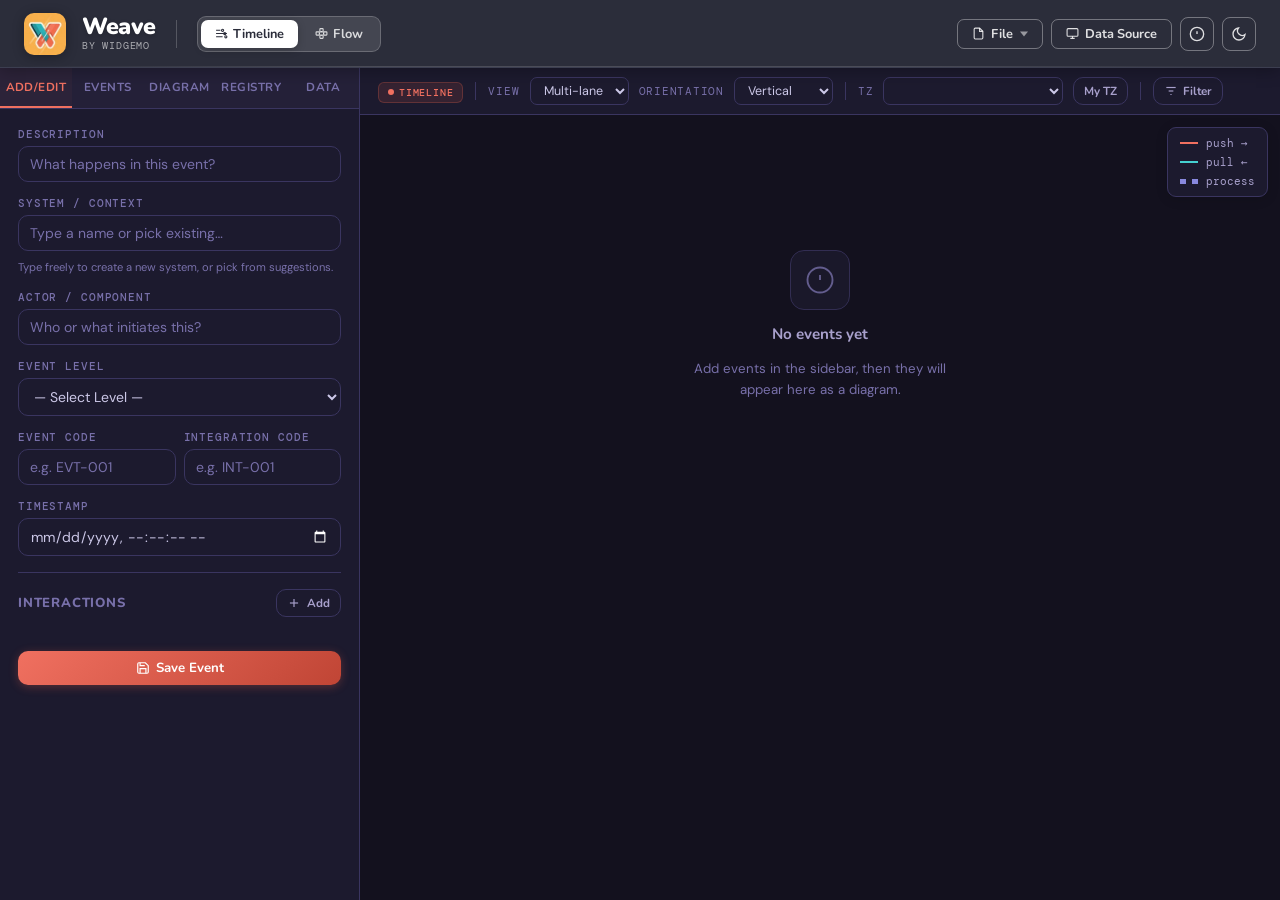
==== index.html @ 546bb9c2 "feat: add date and time format options to Diagram tab Agent-Logs-Url: https://github.com/Mark-Enet/w" ====
<!DOCTYPE html>
<html lang="en" class="dark">
<head>
<meta charset="UTF-8">
<meta name="viewport" content="width=device-width, initial-scale=1.0">
<title>Weave — by Widgemo</title>
<link rel="preconnect" href="https://fonts.googleapis.com">
<link href="https://fonts.googleapis.com/css2?family=DM+Mono:wght@400;500&family=Nunito:wght@400;600;700;800;900&family=DM+Sans:wght@300;400;500&display=swap" rel="stylesheet">
<link rel="stylesheet" href="css/styles.css">
</head>
<body>

<header class="banner">
  <div class="logo-mark"><img src="./weave-logo-100x100.jpg" alt="Weave Logo"></div>
  <div class="brand">
    <span class="brand-name">Weave</span>
    <span class="brand-sub">by Widgemo</span>
  </div>
  <div class="bdiv"></div>
  <div class="mode-tabs">
    <button class="mode-tab active" id="banner-tab-timeline" onclick="switchAppMode('timeline')">
      <svg viewBox="0 0 24 24" fill="none" stroke="currentColor" stroke-width="2">
        <path d="M2 12h20M2 6h8M2 18h12"/>
        <circle cx="14" cy="6" r="2"/><circle cx="18" cy="12" r="2"/><circle cx="20" cy="18" r="2"/>
      </svg>Timeline
    </button>
    <button class="mode-tab" id="banner-tab-flow" onclick="switchAppMode('flow')">
      <svg viewBox="0 0 24 24" fill="none" stroke="currentColor" stroke-width="2">
        <rect x="2" y="9" width="6" height="6" rx="1"/><rect x="16" y="9" width="6" height="6" rx="1"/>
        <rect x="9" y="3" width="6" height="6" rx="1"/><rect x="9" y="15" width="6" height="6" rx="1"/>
        <path d="M8 12h1M15 12h1M12 9V8M12 15v1"/>
      </svg>Flow
    </button>
  </div>
  <div class="banner-actions">
    <!-- File menu: groups Import / Export / Clear All -->
    <div class="ds-banner-wrap">
      <button class="nav-btn" id="file-menu-btn" onclick="fileMenuClick()" title="File operations">
        <svg viewBox="0 0 24 24" fill="none" stroke="currentColor" stroke-width="2">
          <path d="M14 2H6a2 2 0 00-2 2v16a2 2 0 002 2h12a2 2 0 002-2V8z"/>
          <polyline points="14 2 14 8 20 8"/>
        </svg>File
        <svg viewBox="0 0 10 6" fill="currentColor" style="width:8px;height:8px;margin-left:1px;opacity:.6"><path d="M0 0l5 6 5-6z"/></svg>
      </button>
      <div class="ds-menu" id="file-menu" style="display:none">
        <button class="ds-menu-item" onclick="importClick();fileMenuClose()">
          <svg viewBox="0 0 24 24" fill="none" stroke="currentColor" stroke-width="2"><path d="M21 15v4a2 2 0 01-2 2H5a2 2 0 01-2-2v-4"/><polyline points="7 10 12 15 17 10"/><line x1="12" y1="15" x2="12" y2="3"/></svg>
          Import
        </button>
        <button class="ds-menu-item" onclick="exportData();fileMenuClose()">
          <svg viewBox="0 0 24 24" fill="none" stroke="currentColor" stroke-width="2"><path d="M21 15v4a2 2 0 01-2 2H5a2 2 0 01-2-2v-4"/><polyline points="17 8 12 3 7 8"/><line x1="12" y1="3" x2="12" y2="15"/></svg>
          Export
        </button>
        <div class="ds-menu-divider"></div>
        <button class="ds-menu-item ds-menu-danger" onclick="clearAll();fileMenuClose()">
          <svg viewBox="0 0 24 24" fill="none" stroke="currentColor" stroke-width="2"><polyline points="3 6 5 6 21 6"/><path d="M19 6l-1 14a2 2 0 01-2 2H8a2 2 0 01-2-2L5 6"/></svg>
          Clear All Events
        </button>
      </div>
    </div>
    <input type="file" id="import-file" accept=".json" style="display:none" onchange="importData(event)">
    <!-- Data Source connect button + dropdown -->
    <div class="ds-banner-wrap">
      <button class="nav-btn ds-nav-btn" id="ds-banner-btn" onclick="dsBannerClick()" title="Connect to data source">
        <svg viewBox="0 0 24 24" fill="none" stroke="currentColor" stroke-width="2">
          <rect x="2" y="3" width="20" height="14" rx="2"/><path d="M8 21h8M12 17v4"/>
        </svg>Data Source
      </button>
      <div class="ds-menu" id="ds-menu" style="display:none">
        <button class="ds-menu-item" onclick="switchTab('datasource');dsCloseBannerMenu()">
          <svg viewBox="0 0 24 24" fill="none" stroke="currentColor" stroke-width="2"><circle cx="11" cy="11" r="8"/><line x1="21" y1="21" x2="16.65" y2="16.65"/></svg>
          Query &amp; Import
        </button>
        <button class="ds-menu-item" onclick="dsOpenConfig();dsCloseBannerMenu()">
          <svg viewBox="0 0 24 24" fill="none" stroke="currentColor" stroke-width="2"><circle cx="12" cy="12" r="3"/><path d="M19.4 15a1.65 1.65 0 00.33 1.82l.06.06a2 2 0 010 2.83 2 2 0 01-2.83 0l-.06-.06a1.65 1.65 0 00-1.82-.33 1.65 1.65 0 00-1 1.51V21a2 2 0 01-4 0v-.09A1.65 1.65 0 009 19.4a1.65 1.65 0 00-1.82.33l-.06.06a2 2 0 01-2.83-2.83l.06-.06A1.65 1.65 0 004.68 15a1.65 1.65 0 00-1.51-1H3a2 2 0 010-4h.09A1.65 1.65 0 004.6 9a1.65 1.65 0 00-.33-1.82l-.06-.06a2 2 0 012.83-2.83l.06.06A1.65 1.65 0 009 4.68a1.65 1.65 0 001-1.51V3a2 2 0 014 0v.09a1.65 1.65 0 001 1.51 1.65 1.65 0 001.82-.33l.06-.06a2 2 0 012.83 2.83l-.06.06A1.65 1.65 0 0019.4 9a1.65 1.65 0 001.51 1H21a2 2 0 010 4h-.09a1.65 1.65 0 00-1.51 1z"/></svg>
          Settings
        </button>
        <div class="ds-menu-divider"></div>
        <button class="ds-menu-item ds-menu-danger" onclick="dsLogout()">
          <svg viewBox="0 0 24 24" fill="none" stroke="currentColor" stroke-width="2"><path d="M9 21H5a2 2 0 01-2-2V5a2 2 0 012-2h4"/><polyline points="16 17 21 12 16 7"/><line x1="21" y1="12" x2="9" y2="12"/></svg>
          Disconnect
        </button>
      </div>
    </div>
    <!-- About: icon-only to reduce navbar clutter -->
    <button class="theme-btn" onclick="openAbout()" title="About Weave">
      <svg viewBox="0 0 24 24" fill="none" stroke="currentColor" stroke-width="2">
        <circle cx="12" cy="12" r="10"/><line x1="12" y1="8" x2="12" y2="12"/><line x1="12" y1="16" x2="12.01" y2="16"/>
      </svg>
    </button>
    <button class="theme-btn" id="theme-btn" onclick="toggleTheme()" title="Toggle dark/light mode">
      <svg id="theme-icon-sun" viewBox="0 0 24 24" fill="none" stroke="currentColor" stroke-width="2" style="display:none">
        <circle cx="12" cy="12" r="5"/>
        <path d="M12 1v2M12 21v2M4.22 4.22l1.42 1.42M18.36 18.36l1.42 1.42M1 12h2M21 12h2M4.22 19.78l1.42-1.42M18.36 5.64l1.42-1.42"/>
      </svg>
      <svg id="theme-icon-moon" viewBox="0 0 24 24" fill="none" stroke="currentColor" stroke-width="2">
        <path d="M21 12.79A9 9 0 1111.21 3 7 7 0 0021 12.79z"/>
      </svg>
    </button>
  </div>
</header>

<div class="app-layout">
  <aside class="sidebar">
    <div class="sidebar-tabs">
      <button class="sidebar-tab active" id="stab-add" onclick="switchTab('add')">Add/Edit</button>
      <button class="sidebar-tab" id="stab-events" onclick="switchTab('events')">Events</button>
      <button class="sidebar-tab" id="stab-scenario" onclick="switchTab('scenario')">Diagram</button>
      <button class="sidebar-tab" id="stab-systems" onclick="switchTab('systems')">Registry</button>
      <button class="sidebar-tab" id="stab-datasource" onclick="switchTab('datasource')">Data</button>
    </div>

    <div class="sidebar-panel active" id="panel-add">
      <div class="fg">
        <label class="fl">Description</label>
        <input type="text" id="desc" placeholder="What happens in this event?">
      </div>
      <div class="fg">
        <label class="fl">System / Context</label>
        <input type="text" id="system-input" list="system-dl" placeholder="Type a name or pick existing…" autocomplete="off">
        <datalist id="system-dl"></datalist>
        <span class="hint" style="margin-top:3px">Type freely to create a new system, or pick from suggestions.</span>
      </div>
      <div class="fg">
        <label class="fl">Actor / Component</label>
        <input type="text" id="actor" list="actor-dl" placeholder="Who or what initiates this?" autocomplete="off">
        <datalist id="actor-dl"></datalist>
      </div>
      <div class="fg">
        <label class="fl">Event Level</label>
        <select id="event-level">
          <option value="">— Select Level —</option>
          <option value="info">Info</option>
          <option value="warning">Warning</option>
          <option value="error">Error</option>
          <option value="debug">Debug</option>
          <option value="comment">Comment</option>
          <option value="work_note">Work Note</option>
          <option value="other">Other</option>
        </select>
      </div>
      <div class="mgrid">
        <div class="fg">
          <label class="fl">Event Code</label>
          <input type="text" id="event-code" placeholder="e.g. EVT-001">
        </div>
        <div class="fg">
          <label class="fl">Integration Code</label>
          <input type="text" id="managed-integration-code" placeholder="e.g. INT-001">
        </div>
      </div>
      <div class="fg ts-field" id="ts-fg">
        <label class="fl">Timestamp</label>
        <input type="datetime-local" id="ts" step="1">
      </div>
      <div class="sep"></div>
      <div class="sh">
        <span class="st">Interactions</span>
        <button class="btn btn-outline btn-sm" onclick="addIField()">
          <svg viewBox="0 0 24 24" fill="none" stroke="currentColor" stroke-width="2">
            <line x1="12" y1="5" x2="12" y2="19"/><line x1="5" y1="12" x2="19" y2="12"/>
          </svg>Add
        </button>
      </div>
      <div id="ic" style="display:flex;flex-direction:column;gap:10px"></div>
      <div class="btn-row" style="margin-top:4px">
        <button class="btn btn-p btn-full" onclick="saveEvent()">
          <svg viewBox="0 0 24 24" fill="none" stroke="currentColor" stroke-width="2">
            <path d="M19 21H5a2 2 0 01-2-2V5a2 2 0 012-2h11l5 5v11a2 2 0 01-2 2z"/>
            <polyline points="17 21 17 13 7 13 7 21"/><polyline points="7 3 7 8 15 8"/>
          </svg>Save Event
        </button>
        <button class="btn btn-s" onclick="clearForm()" id="cancel-edit" style="display:none">Cancel</button>
      </div>
    </div>

    <div class="sidebar-panel" id="panel-events">
      <div class="sh"><span class="st">All Events</span><div style="display:flex;align-items:center;gap:6px"><span id="ecount" class="hint"></span><button class="btn btn-outline btn-sm" onclick="switchTab('add')" title="Add new event">+ New</button></div></div>
      <div id="elist" class="elist"></div>
    </div>

    <div class="sidebar-panel" id="panel-systems">
      <div class="sh"><span class="st">Systems / Contexts</span>
        <button class="btn btn-outline btn-sm" id="sys-add-btn" onclick="toggleSysForm()">+ Add</button>
      </div>
      <span class="hint">Define systems and set their lane order in diagrams.</span>
      <!-- Inline add-system form -->
      <div id="sys-add-form" class="inline-add-form" style="display:none">
        <div class="fg">
          <label class="fl">Name</label>
          <input type="text" id="sys-add-name" placeholder="System / Context name…" autocomplete="off">
        </div>
        <div class="fg">
          <label class="fl">Description <span class="hint">(optional)</span></label>
          <input type="text" id="sys-add-desc" placeholder="Brief description…" autocomplete="off">
        </div>
        <div class="btn-row">
          <button class="btn btn-p btn-sm" onclick="saveNewSystem()">Add</button>
          <button class="btn btn-s btn-sm" onclick="toggleSysForm()">Cancel</button>
        </div>
      </div>
      <div id="systems-list" style="display:flex;flex-direction:column;gap:6px;margin-top:4px"></div>
      <div class="sep"></div>
      <div class="sh"><span class="st">Actors / Components</span>
        <button class="btn btn-outline btn-sm" id="actor-add-btn" onclick="toggleActorForm()">+ Add</button>
      </div>
      <span class="hint">Define reusable actors or components.</span>
      <!-- Inline add-actor form -->
      <div id="actor-add-form" class="inline-add-form" style="display:none">
        <div class="fg">
          <label class="fl">Name</label>
          <input type="text" id="actor-add-name" placeholder="Actor / Component name…" autocomplete="off">
        </div>
        <div class="fg">
          <label class="fl">Description <span class="hint">(optional)</span></label>
          <input type="text" id="actor-add-desc" placeholder="Brief description…" autocomplete="off">
        </div>
        <div class="btn-row">
          <button class="btn btn-p btn-sm" onclick="saveNewActor()">Add</button>
          <button class="btn btn-s btn-sm" onclick="toggleActorForm()">Cancel</button>
        </div>
      </div>
      <div id="actors-list" style="display:flex;flex-direction:column;gap:6px;margin-top:4px"></div>
    </div>

    <div class="sidebar-panel" id="panel-scenario">
      <div class="fg">
        <label class="fl">Scenario Name</label>
        <input type="text" id="scenario-name" placeholder="Name this scenario…">
      </div>
      <div class="fg">
        <label class="fl">Notes</label>
        <textarea id="scenario-desc" rows="3" placeholder="Optional notes…" style="resize:vertical"></textarea>
      </div>
      <button class="btn btn-p" onclick="saveScenario()">Save Scenario Info</button>
      <div class="sep"></div>
      <div class="sh"><span class="st">Card Display</span></div>
      <span class="hint">Choose which attributes to show on event cards in diagrams.</span>
      <div style="display:flex;flex-direction:column;gap:6px;margin-top:2px">
        <label class="tchk"><input type="checkbox" id="dc-level" checked onchange="saveDisplayConfig()"> Event Level</label>
        <label class="tchk"><input type="checkbox" id="dc-event-code" checked onchange="saveDisplayConfig()"> Event Code</label>
        <label class="tchk"><input type="checkbox" id="dc-managed-integration-code" checked onchange="saveDisplayConfig()"> Managed Integration Code</label>
        <label class="tchk"><input type="checkbox" id="dc-actor" checked onchange="saveDisplayConfig()"> Actor</label>
        <label class="tchk"><input type="checkbox" id="dc-show-date" checked onchange="saveDisplayConfig()"> Date&nbsp;<span class="hint" style="margin-left:4px">(Timeline)</span></label>
        <label class="tchk"><input type="checkbox" id="dc-show-seq" checked onchange="saveDisplayConfig()"> Seq #&nbsp;<span class="hint" style="margin-left:4px">(Flow)</span></label>
      </div>
      <div class="sep"></div>
      <div class="sh"><span class="st">Timestamp Format</span></div>
      <span class="hint">Choose how dates and times are displayed across all views.</span>
      <div style="display:flex;flex-direction:column;gap:8px;margin-top:6px">
        <div class="fg">
          <label class="fl">Date Format</label>
          <select id="dc-date-format" onchange="saveDisplayConfig()">
            <option value="YYYY-MM-DD">YYYY-MM-DD</option>
            <option value="MM/DD/YYYY">MM/DD/YYYY</option>
            <option value="DD/MM/YYYY">DD/MM/YYYY</option>
            <option value="DD MMM YYYY">DD MMM YYYY</option>
            <option value="MMM DD, YYYY">MMM DD, YYYY</option>
          </select>
        </div>
        <div class="fg">
          <label class="fl">Time Format</label>
          <select id="dc-time-format" onchange="saveDisplayConfig()">
            <option value="HH:mm:ss">HH:mm:ss (24-hour)</option>
            <option value="HH:mm">HH:mm (24-hour, no seconds)</option>
            <option value="h:mm:ss a">h:mm:ss am/pm</option>
            <option value="h:mm a">h:mm am/pm</option>
          </select>
        </div>
      </div>
      <div class="sep"></div>
      <div class="sh"><span class="st">System Lane Order</span></div>
      <span class="hint">Assign a number to each system to control lane order in diagrams. Lower = first. Leave blank for alphabetical.</span>
      <div id="sys-order-list" style="display:flex;flex-direction:column;gap:6px;margin-top:2px"></div>
      <button class="btn btn-outline" onclick="refreshSysOrderUI()" style="align-self:flex-start;margin-top:2px">
        <svg viewBox="0 0 24 24" fill="none" stroke="currentColor" stroke-width="2"><polyline points="23 4 23 10 17 10"/><path d="M20.49 15a9 9 0 11-2.12-9.36L23 10"/></svg>
        Refresh list
      </button>
      <div class="sep"></div>
      <div class="sh">
        <span class="st">Legend</span>
        <button class="btn btn-outline btn-sm" id="legend-toggle-btn" onclick="toggleLegend()" title="Toggle diagram legend">
          <svg viewBox="0 0 24 24" fill="none" stroke="currentColor" stroke-width="2" width="13" height="13"><line x1="3" y1="12" x2="9" y2="12"/><line x1="3" y1="6" x2="9" y2="6"/><line x1="3" y1="18" x2="9" y2="18"/><path d="M13 6h8M13 12h8M13 18h8"/></svg>
          Toggle
        </button>
      </div>
      <span class="hint">Show or hide the interaction type legend on the diagram.</span>
    </div>

    <!-- Data Source sidebar panel -->
    <div class="sidebar-panel" id="panel-datasource">
      <div class="ds-panel-header">
        <span class="st">Data Source</span>
        <div id="ds-panel-status" class="ds-status-bar">
          <span class="ds-dot"></span><span class="ds-status-text">Not connected</span>
        </div>
      </div>

      <!-- Login prompt (shown when not connected) -->
      <div id="ds-panel-login">
        <p class="hint" style="margin-bottom:8px">Connect a REST data source using OAuth 2.0 to query records and import them as diagram events.</p>
        <div style="display:flex;gap:8px;flex-wrap:wrap">
          <button class="btn btn-p" onclick="dsOpenConfig()">Configure</button>
          <button class="btn btn-outline" onclick="dsInitLogin()">
            <svg viewBox="0 0 24 24" fill="none" stroke="currentColor" stroke-width="2" width="13" height="13"><path d="M15 3h4a2 2 0 012 2v14a2 2 0 01-2 2h-4"/><polyline points="10 17 15 12 10 7"/><line x1="15" y1="12" x2="3" y2="12"/></svg>
            Login
          </button>
        </div>
      </div>

      <!-- Query form (shown when connected) -->
      <div id="ds-query-form" style="display:none">
        <div class="fg">
          <label class="fl">Endpoint Path</label>
          <input type="text" id="ds-endpoint" placeholder="e.g. /api/now/table/incident" autocomplete="off">
          <span class="hint">Path from base URL</span>
        </div>
        <div class="fg">
          <label class="fl">Query Parameters <span class="hint">(optional)</span></label>
          <input type="text" id="ds-query" placeholder="e.g. limit=20&amp;filter=active=true" autocomplete="off">
          <span class="hint">URL query string (key=value pairs separated by &amp;)</span>
        </div>
        <div class="btn-row" style="margin-top:4px">
          <button class="btn btn-p btn-full" onclick="dsRunQuery()">
            <svg viewBox="0 0 24 24" fill="none" stroke="currentColor" stroke-width="2"><circle cx="11" cy="11" r="8"/><line x1="21" y1="21" x2="16.65" y2="16.65"/></svg>
            Run Query
          </button>
        </div>
        <div class="sep"></div>
        <div class="sh"><span class="st" style="font-size:.72rem">Field Mapping</span></div>
        <span class="hint">Map response fields to diagram properties.</span>
        <div class="fg" style="margin-top:4px">
          <label class="fl">Description field</label>
          <input type="text" id="ds-desc-field" placeholder="e.g. name, title, description" autocomplete="off">
        </div>
        <div class="mgrid" style="margin-top:4px">
          <div class="fg">
            <label class="fl">System field</label>
            <input type="text" id="ds-sys-field" placeholder="e.g. category" autocomplete="off">
          </div>
          <div class="fg">
            <label class="fl">Actor field</label>
            <input type="text" id="ds-actor-field" placeholder="e.g. assigned_to" autocomplete="off">
          </div>
        </div>
        <div class="fg">
          <label class="fl">Timestamp field</label>
          <input type="text" id="ds-ts-field" placeholder="e.g. created_at" autocomplete="off">
        </div>
        <div class="mgrid" style="margin-top:4px">
          <div class="fg">
            <label class="fl">Event Code field</label>
            <input type="text" id="ds-event-code-field" placeholder="e.g. event_type" autocomplete="off">
          </div>
          <div class="fg">
            <label class="fl">Level field</label>
            <input type="text" id="ds-level-field" placeholder="e.g. severity" autocomplete="off">
          </div>
        </div>
        <div class="fg">
          <label class="fl">Integration Code field</label>
          <input type="text" id="ds-integration-code-field" placeholder="e.g. integration_id" autocomplete="off">
        </div>
        <div class="sep"></div>
        <div style="display:flex;gap:6px;align-items:center;flex-wrap:wrap;margin-bottom:6px">
          <span class="hint" style="flex:1;margin:0">Query:</span>
          <button class="btn btn-outline btn-sm" onclick="dsExportQuery()">
            <svg viewBox="0 0 24 24" fill="none" stroke="currentColor" stroke-width="2" width="12" height="12"><path d="M21 15v4a2 2 0 01-2 2H5a2 2 0 01-2-2v-4"/><polyline points="7 10 12 15 17 10"/><line x1="12" y1="15" x2="12" y2="3"/></svg>
            Export
          </button>
          <button class="btn btn-outline btn-sm" onclick="dsImportQueryClick()">
            <svg viewBox="0 0 24 24" fill="none" stroke="currentColor" stroke-width="2" width="12" height="12"><path d="M21 15v4a2 2 0 01-2 2H5a2 2 0 01-2-2v-4"/><polyline points="17 8 12 3 7 8"/><line x1="12" y1="3" x2="12" y2="15"/></svg>
            Import
          </button>
          <input type="file" id="ds-query-file" accept=".json" style="display:none" onchange="dsImportQueryFile(event)">
        </div>
        <div class="sep"></div>
        <div class="sh">
          <span class="st" style="font-size:.72rem">Results</span>
          <span id="ds-query-status" class="hint"></span>
        </div>
        <button class="btn btn-outline btn-sm btn-full" id="ds-import-all-btn" onclick="dsImportAll()" style="display:none;margin-bottom:6px">
          &#x21E9; Import All to Diagram
        </button>
        <div id="ds-results"></div>
      </div>
    </div>
  </aside>

  <main class="cpane">
    <div class="ctbar">
      <div id="mode-badge"></div>
      <div class="tdiv"></div>
      <div id="tl-ctrl" style="display:flex;align-items:center;gap:10px">
        <span class="tlbl">View</span>
        <select class="tsel" id="view-mode" onchange="render()">
          <option value="multi">Multi-lane</option>
          <option value="single">List</option>
          <option value="table">Table</option>
        </select>
        <span class="tlbl">Orientation</span>
        <select class="tsel" id="orientation" onchange="render()">
          <option value="vertical">Vertical</option>
          <option value="horizontal">Horizontal</option>
        </select>
      </div>
      <div id="fl-ctrl" style="display:none;align-items:center;gap:10px">
        <span class="tlbl">Direction</span>
        <select class="tsel" id="flow-dir" onchange="render()">
          <option value="lr">Left to Right</option>
          <option value="tb">Top to Bottom</option>
        </select>
      </div>
      <div class="tdiv"></div>
      <span class="tlbl">TZ</span>
      <select class="tsel tz-select" id="tz-select" onchange="setDisplayTZ(this.value)" title="Display timezone"></select>
      <button class="btn btn-outline btn-sm" onclick="resetToMyTZ()" id="tz-my-btn" title="Reset to my browser timezone">My TZ</button>
      <div class="tdiv"></div>
      <button class="btn btn-outline btn-sm filter-toggle-btn" id="filter-toggle-btn"
        onclick="toggleFilterBar()" aria-expanded="false" aria-controls="fbar" title="Toggle filters">
        <svg viewBox="0 0 24 24" fill="none" stroke="currentColor" stroke-width="2" width="13" height="13"><line x1="4" y1="6" x2="20" y2="6"/><line x1="8" y1="12" x2="16" y2="12"/><line x1="11" y1="18" x2="13" y2="18"/></svg>
        Filter
        <span class="filter-badge" id="filter-badge" style="display:none"></span>
      </button>
    </div>
    <div class="fbar fbar-hidden" id="fbar" role="search" aria-label="Filter events">
      <input type="text" class="fsearch" id="f-text" placeholder="Search descriptions, codes, systems…" oninput="applyTextFilter()" autocomplete="off">
      <div class="fbar-chips" id="fbar-chips">
        <div class="fdd" id="fdd-systems">
          <button class="fdd-btn" id="fdd-btn-systems" onclick="toggleFDD('systems',event)">Systems <span class="fdd-arrow">&#x25BE;</span></button>
          <div class="fdd-panel" id="fdd-panel-systems"></div>
        </div>
        <div class="fdd" id="fdd-actors">
          <button class="fdd-btn" id="fdd-btn-actors" onclick="toggleFDD('actors',event)">Actors <span class="fdd-arrow">&#x25BE;</span></button>
          <div class="fdd-panel" id="fdd-panel-actors"></div>
        </div>
        <div class="fdd" id="fdd-levels">
          <button class="fdd-btn" id="fdd-btn-levels" onclick="toggleFDD('levels',event)">Level <span class="fdd-arrow">&#x25BE;</span></button>
          <div class="fdd-panel" id="fdd-panel-levels"></div>
        </div>
        <div class="fdd" id="fdd-eventCodes">
          <button class="fdd-btn" id="fdd-btn-eventCodes" onclick="toggleFDD('eventCodes',event)">Event Code <span class="fdd-arrow">&#x25BE;</span></button>
          <div class="fdd-panel" id="fdd-panel-eventCodes"></div>
        </div>
        <div class="fdd" id="fdd-integrationCodes">
          <button class="fdd-btn" id="fdd-btn-integrationCodes" onclick="toggleFDD('integrationCodes',event)">Int. Code <span class="fdd-arrow">&#x25BE;</span></button>
          <div class="fdd-panel" id="fdd-panel-integrationCodes"></div>
        </div>
      </div>
      <button class="btn btn-outline btn-sm fbar-clear" id="fbar-clear" onclick="clearFilters()" title="Clear all filters">&#x2715; Clear</button>
    </div>
    <div class="cvport-wrap">
      <div class="cvport">
        <div id="stitle"></div>
        <div id="chart"></div>
      </div>
      <div id="diagram-legend">
        <div class="leg-item"><span class="leg-line" id="leg-push"></span><span class="leg-label">push &#x2192;</span></div>
        <div class="leg-item"><span class="leg-line" id="leg-pull"></span><span class="leg-label">pull &#x2190;</span></div>
        <div class="leg-item"><span class="leg-line leg-line-proc" id="leg-proc"></span><span class="leg-label">process</span></div>
      </div>
    </div>
  </main>
</div>

<div class="toast" id="toast">
  <span id="ticon">&#x2713;</span><span id="tmsg"></span>
</div>


<!-- Data Source Config Modal -->
<div class="modal-overlay" id="ds-config-modal">
  <div class="modal-card ds-config-card" role="dialog" aria-modal="true" aria-label="Data Source Connection Settings">
    <button class="modal-close" onclick="dsCloseConfig()" title="Close">&#x2715;</button>
    <h2 class="about-title" style="font-size:1.15rem;margin-bottom:4px">Data Source Connection</h2>
    <p class="about-sub" style="margin-bottom:18px">OAuth 2.0 &bull; PKCE &bull; No server required</p>
    <div class="fg" style="text-align:left">
      <label class="fl">Display Name <span class="hint">(optional)</span></label>
      <input type="text" id="ds-label" placeholder="e.g. My API" autocomplete="off" spellcheck="false">
      <span class="hint">Label shown in the banner button</span>
    </div>
    <div class="fg" style="text-align:left">
      <label class="fl">Base URL</label>
      <input type="url" id="ds-base-url" placeholder="https://your-api-host.example.com" autocomplete="off" spellcheck="false">
      <span class="hint">Root URL of your REST API (no trailing slash)</span>
    </div>
    <div class="fg" style="text-align:left">
      <label class="fl">Client ID</label>
      <input type="text" id="ds-client-id" placeholder="OAuth Application Client ID" autocomplete="off" spellcheck="false">
    </div>
    <div class="fg" style="text-align:left">
      <label class="fl">Scope <span class="hint">(optional)</span></label>
      <input type="text" id="ds-scope" autocomplete="off">
    </div>
    <div class="fg" style="text-align:left">
      <label class="fl">Auth Endpoint Path</label>
      <input type="text" id="ds-auth-path" placeholder="/oauth_auth.do" autocomplete="off" spellcheck="false">
      <span class="hint">Path for the OAuth authorize redirect (appended to Base URL)</span>
    </div>
    <div class="fg" style="text-align:left">
      <label class="fl">Token Endpoint Path</label>
      <input type="text" id="ds-token-path" placeholder="/oauth_token.do" autocomplete="off" spellcheck="false">
      <span class="hint">Path for the OAuth token exchange (appended to Base URL)</span>
    </div>
    <div style="display:flex;gap:8px;justify-content:flex-end;margin-top:8px;flex-wrap:wrap">
      <button class="btn btn-outline" onclick="dsCloseConfig()">Cancel</button>
      <button class="btn btn-s" onclick="dsSaveConfigUI()">Save</button>
      <button class="btn btn-p" onclick="dsSaveConfigUI();dsInitLogin()">Save &amp; Login</button>
    </div>
    <div class="sep" style="margin-top:14px"></div>
    <div style="display:flex;gap:6px;align-items:center;flex-wrap:wrap;margin-top:10px">
      <span class="hint" style="flex:1;margin:0">Backup / Restore:</span>
      <button class="btn btn-outline btn-sm" onclick="dsExportConfig()">
        <svg viewBox="0 0 24 24" fill="none" stroke="currentColor" stroke-width="2" width="12" height="12"><path d="M21 15v4a2 2 0 01-2 2H5a2 2 0 01-2-2v-4"/><polyline points="7 10 12 15 17 10"/><line x1="12" y1="15" x2="12" y2="3"/></svg>
        Export Config
      </button>
      <button class="btn btn-outline btn-sm" onclick="dsImportConfigClick()">
        <svg viewBox="0 0 24 24" fill="none" stroke="currentColor" stroke-width="2" width="12" height="12"><path d="M21 15v4a2 2 0 01-2 2H5a2 2 0 01-2-2v-4"/><polyline points="17 8 12 3 7 8"/><line x1="12" y1="3" x2="12" y2="15"/></svg>
        Import Config
      </button>
      <input type="file" id="ds-config-file" accept=".json" style="display:none" onchange="dsImportConfigFile(event)">
    </div>
    <p class="hint" style="margin-top:14px;text-align:left">
      <strong>Setup:</strong> Register an OAuth 2.0 client in your data source with the redirect URI set to this page&rsquo;s URL
      (<code id="ds-redirect-uri-hint" style="word-break:break-all"></code>).
    </p>
  </div>
</div>

<div class="modal-overlay" id="about-modal">
  <div class="modal-card" role="dialog" aria-modal="true" aria-label="About Weave">
    <button class="modal-close" onclick="closeAbout()" title="Close">&#x2715;</button>
    <div class="about-logo"><img src="./weave-logo-100x100.jpg" alt="Weave Logo"></div>
    <h2 class="about-title">Weave</h2>
    <p class="about-sub">Integration Diagram Studio</p>
    <p class="about-version">Version <strong id="about-version-num"></strong></p>
    <p class="about-copy">&copy; <span id="about-year"></span> <a href="https://widgemo.com" target="_blank" rel="noopener noreferrer">Widgemo</a></p>
    <a class="about-link" href="https://widgemo.com" target="_blank" rel="noopener noreferrer">widgemo.com</a>
  </div>
</div>

<script src="js/state.js"></script>
<script src="js/render.js"></script>
<script src="js/render-timeline.js"></script>
<script src="js/render-flow.js"></script>
<script src="js/import-export.js"></script>
<script src="js/filter.js"></script>
<script src="js/ui.js"></script>
<script src="js/datasource-auth.js"></script>
<script>dsInit();</script>
</body>
</html>
---- css/styles.css ----
/* ── THEME VARIABLES ─────────────────────────────────── */
:root {
  /* Widgemo navbar color */
  --nav-bg: #2b2d3a;
  --nav-border: #3c3e50;
  --nav-text: #fff;
  --nav-sub: rgba(255,255,255,.6);
  --nav-div: rgba(255,255,255,.2);
  --nav-tab-bg: rgba(255,255,255,.12);
  --nav-tab-border: rgba(255,255,255,.2);
  --nav-tab-text: rgba(255,255,255,.8);
  --nav-tab-active-bg: #fff;
  --nav-tab-active-text: #2b2d3a;
  --nav-btn-border: rgba(255,255,255,.35);
  --nav-btn-text: rgba(255,255,255,.85);

  /* Light mode (default) */
  --bg: #fdf3e3;
  --surface: #fff8f0;
  --surface2: #fdefd8;
  --surface3: #fae3c0;
  --border: #f0d9b0;
  --border2: #e8c990;
  --accent: #e8604a;
  --accent2: #3cbfbf;
  --warn: #f5a623;
  --danger: #c0392b;
  --text: #3d2b1a;
  --text2: #7a5c3a;
  --text3: #b08050;
  --input-bg: #fdf3e3;
  --input-border: #e8c990;
  --tag-bg: #fae3c0;
  --tag-text: #7a5c3a;
  --sep: #f0d9b0;
  --scrollbar: #f0d9b0;
  --chart-bg: #fdf3e3;
  --svg-bg: #fdf9f4;
  --svg-lane-alt: rgba(232,96,74,0.03);
  --svg-grid: #f0d9b0;
  --svg-label: #7a5c3a;
  --svg-node-fill: #fff8f0;
  --svg-desc: #5a3e28;
  --svg-actor: #fff;
  --list-item-bg: #fff8f0;
  --list-item-border: #e8c990;
  --list-item-ts: #b08050;
  --list-item-desc: #2c1a0e;
  --list-item-sys: #7a5c3a;
  --list-item-int: #b08050;
  --datetime-scheme: light;
  --toast-bg: #fff8f0;
  --toast-border: #e8c990;
  --toast-shadow: rgba(150,80,20,.2);
  --empty-icon-bg: #fff8f0;
  --empty-h3: #7a5c3a;
}

html.dark {
  --bg: #13111e;
  --surface: #1c1a2e;
  --surface2: #242038;
  --surface3: #2e2a46;
  --border: #3a3560;
  --border2: #4a4575;
  --accent: #f07060;
  --accent2: #45d0d0;
  --warn: #f5a623;
  --danger: #e05555;
  --text: #ccc8e8;
  --text2: #a8a0cc;
  --text3: #7870aa;
  --input-bg: #1c1a2e;
  --input-border: #3a3560;
  --tag-bg: #2e2a46;
  --tag-text: #a8a0cc;
  --sep: #3a3560;
  --scrollbar: #3a3560;
  --chart-bg: #13111e;
  --svg-bg: #13111e;
  --svg-lane-alt: rgba(240,112,96,0.04);
  --svg-grid: #2a2545;
  --svg-label: #a8a0cc;
  --svg-node-fill: #1c1a2e;
  --svg-desc: #c8c0f0;
  --svg-actor: #fff;
  --list-item-bg: #1c1a2e;
  --list-item-border: #3a3560;
  --list-item-ts: #7870aa;
  --list-item-desc: #e8e2ff;
  --list-item-sys: #a8a0cc;
  --list-item-int: #7870aa;
  --datetime-scheme: dark;
  --toast-bg: #242038;
  --toast-border: #3a3560;
  --toast-shadow: rgba(0,0,0,.5);
  --empty-icon-bg: #1c1a2e;
  --empty-h3: #a8a0cc;
}

*,*::before,*::after{box-sizing:border-box;margin:0;padding:0}
body{font-family:'DM Sans',sans-serif;background:var(--bg);color:var(--text);min-height:100vh;overflow-x:hidden;transition:background .25s,color .25s}
::-webkit-scrollbar{width:6px;height:6px}
::-webkit-scrollbar-track{background:var(--surface)}
::-webkit-scrollbar-thumb{background:var(--scrollbar);border-radius:3px}
::-webkit-scrollbar-thumb:hover{background:var(--accent)}

/* ── BANNER ──────────────────────────────────────────── */
.banner{background:var(--nav-bg);border-bottom:1px solid var(--nav-border);
  padding:0 24px;height:68px;display:flex;align-items:center;gap:16px;
  position:sticky;top:0;z-index:100;box-shadow:0 2px 16px rgba(0,0,0,.3)}
.banner::after{content:'';position:absolute;bottom:0;left:0;right:0;height:1px;
  background:linear-gradient(90deg,transparent,rgba(255,255,255,.15) 30%,rgba(255,255,255,.15) 70%,transparent)}
.logo-mark{width:42px;height:42px;border-radius:10px;flex-shrink:0;overflow:hidden;
  box-shadow:0 2px 12px rgba(0,0,0,.3)}
.logo-mark img{width:42px;height:42px;display:block;object-fit:cover}
.brand{display:flex;flex-direction:column;gap:1px}
.brand-name{font-family:'Nunito',sans-serif;font-size:1.45rem;font-weight:900;letter-spacing:-.02em;
  color:var(--nav-text);text-shadow:0 1px 4px rgba(0,0,0,.2);line-height:1}
.brand-sub{font-family:'DM Mono',monospace;font-size:.62rem;color:var(--nav-sub);
  letter-spacing:.08em;text-transform:uppercase}
.bdiv{width:1px;height:28px;background:var(--nav-div);margin:0 4px;flex-shrink:0}
.mode-tabs{display:flex;gap:3px;background:var(--nav-tab-bg);border:1px solid var(--nav-tab-border);
  border-radius:9px;padding:3px}
.mode-tab{font-family:'Nunito',sans-serif;font-size:.8rem;font-weight:700;padding:5px 14px;border-radius:7px;
  border:none;cursor:pointer;background:transparent;color:var(--nav-tab-text);transition:all .2s;
  display:flex;align-items:center;gap:5px;white-space:nowrap}
.mode-tab:hover{color:var(--nav-text);background:rgba(255,255,255,.15)}
.mode-tab.active{background:var(--nav-tab-active-bg);color:var(--nav-tab-active-text);
  box-shadow:0 2px 8px rgba(0,0,0,.2)}
.mode-tab svg{width:13px;height:13px}
.banner-actions{margin-left:auto;display:flex;gap:8px;align-items:center}
.nav-btn{display:inline-flex;align-items:center;gap:6px;font-family:'Nunito',sans-serif;
  font-size:.8rem;font-weight:700;padding:5px 14px;border-radius:7px;border:1px solid var(--nav-btn-border);
  background:transparent;color:var(--nav-btn-text);cursor:pointer;transition:all .2s;white-space:nowrap}
.nav-btn svg{width:13px;height:13px;flex-shrink:0}
.nav-btn:hover{background:rgba(255,255,255,.15);color:#fff}

/* theme toggle button */
.theme-btn{display:inline-flex;align-items:center;justify-content:center;width:34px;height:34px;
  border-radius:8px;border:1px solid var(--nav-btn-border);background:transparent;
  cursor:pointer;color:var(--nav-btn-text);transition:all .2s;flex-shrink:0}
.theme-btn:hover{background:rgba(255,255,255,.15);color:#fff}
.theme-btn svg{width:16px;height:16px}

/* ── LAYOUT ──────────────────────────────────────────── */
.app-layout{display:grid;grid-template-columns:360px 1fr;height:calc(100vh - 68px)}

/* ── SIDEBAR ─────────────────────────────────────────── */
.sidebar{background:var(--surface);border-right:1px solid var(--border);display:flex;flex-direction:column;overflow:hidden;transition:background .25s,border-color .25s}
.sidebar-tabs{display:flex;border-bottom:1px solid var(--border);background:var(--surface2);transition:background .25s}
.sidebar-tab{flex:1;padding:11px 4px;font-family:'Nunito',sans-serif;font-size:.73rem;font-weight:700;
  text-align:center;cursor:pointer;background:transparent;border:none;color:var(--text3);
  border-bottom:2px solid transparent;transition:all .2s;letter-spacing:.04em;text-transform:uppercase;
  white-space:nowrap;overflow:hidden;text-overflow:ellipsis}
.sidebar-tab:hover{color:var(--text2)}
.sidebar-tab.active{color:var(--accent);border-bottom-color:var(--accent);background:rgba(232,96,74,.04)}
.sidebar-panel{display:none;flex-direction:column;overflow-y:auto;flex:1;padding:18px;gap:14px}
.sidebar-panel.active{display:flex}

/* ── FORM ────────────────────────────────────────────── */
.fg{display:flex;flex-direction:column;gap:5px}
.fl{font-family:'DM Mono',monospace;font-size:.68rem;font-weight:500;text-transform:uppercase;
  letter-spacing:.08em;color:var(--text3)}
input[type=text],input[type=number],input[type=datetime-local],select,textarea{
  width:100%;padding:8px 11px;background:var(--input-bg);border:1px solid var(--input-border);
  border-radius:10px;color:var(--text);font-family:'DM Sans',sans-serif;font-size:.875rem;
  outline:none;transition:border-color .2s,box-shadow .2s,background .25s}
input:focus,select:focus,textarea:focus{border-color:var(--accent);box-shadow:0 0 0 3px rgba(232,96,74,.14)}
select option{background:var(--surface2)}
input::placeholder{color:var(--text3)}
input[type=datetime-local]{color-scheme:var(--datetime-scheme)}
.ts-field.hidden{display:none!important}

/* ── BUTTONS ─────────────────────────────────────────── */
.btn{display:inline-flex;align-items:center;justify-content:center;gap:6px;
  font-family:'Nunito',sans-serif;font-size:.83rem;font-weight:700;padding:8px 14px;
  border-radius:10px;border:none;cursor:pointer;transition:all .2s;white-space:nowrap}
.btn svg{width:14px;height:14px;flex-shrink:0}
.btn-p{background:linear-gradient(135deg,var(--accent),#c04535);color:#fff;
  box-shadow:0 2px 10px rgba(232,96,74,.3)}
.btn-p:hover{transform:translateY(-1px);box-shadow:0 4px 18px rgba(232,96,74,.45)}
.btn-s{background:var(--surface2);color:var(--text2);border:1px solid var(--border)}
.btn-s:hover{background:var(--surface3);color:var(--text)}
.btn-g{background:transparent;color:var(--nav-btn-text);border:1px solid var(--nav-btn-border);
  font-size:.76rem;padding:5px 11px}
.btn-g:hover{background:rgba(255,255,255,.15);color:#fff}
.btn-outline{background:transparent;color:var(--text2);border:1px solid var(--border);font-size:.76rem;padding:5px 11px}
.btn-outline:hover{background:var(--surface3);color:var(--text);border-color:var(--accent)}
.btn-d{background:rgba(192,57,43,.1);color:var(--danger);border:1px solid rgba(192,57,43,.2);
  font-size:.73rem;padding:4px 9px}
.btn-d:hover{background:rgba(192,57,43,.2)}
.btn-full{width:100%}.btn-sm{font-size:.73rem;padding:5px 10px}
.btn-row{display:flex;gap:8px}

/* ── SECTION HEADERS ─────────────────────────────────── */
.sh{display:flex;align-items:center;justify-content:space-between;margin-bottom:2px}
.st{font-family:'Nunito',sans-serif;font-size:.82rem;font-weight:800;color:var(--text3);
  text-transform:uppercase;letter-spacing:.06em}

/* ── INTERACTION BLOCKS ──────────────────────────────── */
.iblock{background:var(--surface2);border:1px solid var(--border);border-radius:10px;padding:11px;
  display:flex;flex-direction:column;gap:9px;position:relative;transition:background .25s}
.iblock::before{content:'';position:absolute;left:0;top:0;bottom:0;width:3px;
  border-radius:3px 0 0 3px;background:linear-gradient(180deg,var(--accent),var(--accent2))}
.ih{display:flex;align-items:center;justify-content:space-between}
.il{font-family:'DM Mono',monospace;font-size:.68rem;color:var(--accent);text-transform:uppercase;letter-spacing:.08em}
.mgrid{display:grid;grid-template-columns:1fr 1fr;gap:8px}

/* ── INTERACTION REORDER ─────────────────────────────── */
.iblock-header-left{display:flex;align-items:center;gap:7px}
.reorder-btns{display:flex;flex-direction:column;gap:2px}
.reorder-btn{width:20px;height:13px;background:var(--surface3);border:1px solid var(--border);
  border-radius:3px;cursor:pointer;display:flex;align-items:center;justify-content:center;
  color:var(--text3);transition:all .15s;padding:0;font-size:9px;line-height:1}
.reorder-btn:hover{background:var(--accent);color:#fff;border-color:var(--accent)}
.iblock .seq-badge{display:inline-flex;align-items:center;justify-content:center;
  min-width:20px;height:20px;border-radius:10px;background:var(--accent);color:#fff;
  font-family:'DM Mono',monospace;font-size:.68rem;font-weight:800;flex-shrink:0;padding:0 5px}
/* ── INTERACTION REORDER ─────────────────────────────── */
.iblock-header-left{display:flex;align-items:center;gap:8px}
.reorder-btns{display:flex;flex-direction:column;gap:1px}
.reorder-btn{width:20px;height:14px;background:var(--surface3);border:1px solid var(--border);
  border-radius:3px;cursor:pointer;display:flex;align-items:center;justify-content:center;
  color:var(--text3);transition:all .15s;padding:0;font-size:9px;line-height:1}
.reorder-btn:hover{background:var(--accent);color:#fff;border-color:var(--accent)}
.iblock .seq-badge{display:inline-flex;align-items:center;justify-content:center;
  width:18px;height:18px;border-radius:50%;background:var(--accent);color:#fff;
  font-family:'DM Mono',monospace;font-size:.65rem;font-weight:700;flex-shrink:0}


/* ── EVENT LIST ──────────────────────────────────────── */
.elist{display:flex;flex-direction:column;gap:5px}
.eitem{background:var(--surface2);border:1px solid var(--border);border-radius:10px;
  padding:9px 11px;cursor:pointer;transition:all .15s;position:relative;overflow:hidden}
.eitem::before{content:'';position:absolute;left:0;top:0;bottom:0;width:3px;
  background:var(--border);transition:background .2s}
.eitem:hover{border-color:var(--accent);background:var(--surface3)}
.eitem:hover::before,.eitem.sel::before{background:var(--accent)}
.eitem.sel{border-color:var(--accent);background:rgba(232,96,74,.06)}
.edesc{font-size:.83rem;font-weight:600;color:var(--text);margin-bottom:3px;
  white-space:nowrap;overflow:hidden;text-overflow:ellipsis}
.emeta{font-family:'DM Mono',monospace;font-size:.68rem;color:var(--text3);display:flex;gap:6px;flex-wrap:wrap}
.etag{background:var(--tag-bg);padding:1px 6px;border-radius:4px;color:var(--tag-text)}
.elevel-info{background:rgba(60,191,191,.18);color:#2a9d8f;font-weight:700}
.elevel-warning{background:rgba(245,166,35,.18);color:#c47c00;font-weight:700}
.elevel-error{background:rgba(232,96,74,.18);color:#e8604a;font-weight:700}
.elevel-debug{background:rgba(119,136,170,.15);color:#5566aa;font-weight:700}
html.dark .elevel-info{background:rgba(69,208,208,.15);color:#45d0d0}
html.dark .elevel-warning{background:rgba(245,176,48,.15);color:#f5b030}
html.dark .elevel-error{background:rgba(240,112,96,.15);color:#f07060}
html.dark .elevel-debug{background:rgba(136,153,200,.12);color:#99aacc}
.eacts{display:flex;gap:5px;margin-top:7px}

/* ── CHART PANE ──────────────────────────────────────── */
.cpane{background:var(--chart-bg);overflow:auto;display:flex;flex-direction:column;transition:background .25s}
.ctbar{background:var(--surface);border-bottom:1px solid var(--border);padding:9px 18px;
  display:flex;align-items:center;gap:10px;flex-wrap:wrap;flex-shrink:0;transition:background .25s}
.tlbl{font-family:'DM Mono',monospace;font-size:.68rem;color:var(--text3);
  text-transform:uppercase;letter-spacing:.07em;white-space:nowrap}
.tsel{background:var(--input-bg);border:1px solid var(--input-border);color:var(--text);
  padding:4px 9px;border-radius:7px;font-size:.78rem;font-family:'DM Sans',sans-serif;
  outline:none;cursor:pointer;transition:background .25s}
.tsel:focus{border-color:var(--accent)}
.tz-select{max-width:180px;text-overflow:ellipsis}
.tchk{display:flex;align-items:center;gap:5px;font-size:.78rem;color:var(--text2);
  cursor:pointer;white-space:nowrap}
.tchk input{accent-color:var(--accent);cursor:pointer}
.tdiv{width:1px;height:18px;background:var(--border);margin:0 2px}
.cvport-wrap{position:relative;flex:1;overflow:hidden;display:flex;flex-direction:column}
.cvport{flex:1;overflow:auto;padding:20px;background:var(--chart-bg);transition:background .25s}
#diagram-legend{position:absolute;top:12px;right:12px;background:var(--surface);border:1px solid var(--border);
  border-radius:9px;padding:8px 12px;z-index:200;display:flex;flex-direction:column;gap:5px;
  box-shadow:0 2px 12px rgba(0,0,0,.15);transition:background .25s,border-color .25s}
#diagram-legend.legend-hidden{display:none}
.leg-item{display:flex;align-items:center;gap:8px}
.leg-line{display:inline-block;width:18px;border-bottom:2px solid currentColor;flex-shrink:0}
.leg-line-proc{border-style:dashed}
.leg-label{font-family:'DM Mono',monospace;font-size:.7rem;color:var(--text2);white-space:nowrap}
#legend-toggle-btn.active{background:var(--surface3);border-color:var(--accent);color:var(--accent)}
.sbanner{font-family:'Nunito',sans-serif;font-size:1.1rem;font-weight:800;color:var(--text2);
  text-align:center;padding:0 0 10px;letter-spacing:-.01em}
.sbanner .ssub{font-family:'DM Mono',monospace;font-size:.62rem;color:var(--text3);
  text-transform:uppercase;letter-spacing:.1em;font-weight:400;display:block;margin-top:2px}
.estate{display:flex;flex-direction:column;align-items:center;justify-content:center;
  height:100%;min-height:380px;gap:14px;color:var(--text3)}
.estate-icon{width:60px;height:60px;background:var(--empty-icon-bg);border:1px solid var(--border);
  border-radius:14px;display:flex;align-items:center;justify-content:center;opacity:.8}
.estate-icon svg{width:30px;height:30px}
.estate h3{font-family:'Nunito',sans-serif;font-size:.95rem;color:var(--empty-h3);font-weight:700}
.estate p{font-size:.83rem;text-align:center;max-width:270px;line-height:1.6}

/* ── MODE INDICATOR ──────────────────────────────────── */
.mind{display:inline-flex;align-items:center;gap:5px;font-family:'DM Mono',monospace;font-size:.63rem;
  text-transform:uppercase;letter-spacing:.08em;padding:3px 9px;border-radius:6px;font-weight:500}
.mind.tl{background:rgba(232,96,74,.12);color:var(--accent);border:1px solid rgba(232,96,74,.25)}
.mind.fl{background:rgba(60,191,191,.12);color:var(--accent2);border:1px solid rgba(60,191,191,.3)}
.mdot{width:6px;height:6px;border-radius:50%;background:currentColor;
  animation:pd 2s ease-in-out infinite}
@keyframes pd{0%,100%{opacity:1}50%{opacity:.4}}

/* ── TOAST ───────────────────────────────────────────── */
.toast{position:fixed;bottom:22px;right:22px;background:var(--toast-bg);
  border:1px solid var(--toast-border);border-radius:12px;padding:11px 15px;
  font-size:.83rem;color:var(--text);z-index:9999;box-shadow:0 8px 32px var(--toast-shadow);
  opacity:0;transform:translateY(8px);transition:all .3s;max-width:300px;
  display:flex;align-items:center;gap:9px}
.toast.show{opacity:1;transform:translateY(0)}
.sep{height:1px;background:var(--sep);margin:2px 0}

/* ── INLINE ADD FORM (systems/actors) ───────────────── */
.inline-add-form{background:var(--surface2);border:1px solid var(--border);
  border-radius:10px;padding:11px;display:flex;flex-direction:column;gap:8px;
  margin-top:4px;border-left:3px solid var(--accent2)}
/* ── DRAG AND DROP ───────────────────────────────────── */
.eitem.dragging{opacity:.4}
.eitem.drag-over{border-color:var(--accent);background:rgba(232,96,74,.1)}
.drag-handle{cursor:grab;margin-right:6px;color:var(--text3);font-size:.85rem;user-select:none}
.drag-handle:active{cursor:grabbing}

.hint{font-size:.7rem;color:var(--text3);line-height:1.5}

/* ── ABOUT MODAL ─────────────────────────────────────── */
.modal-overlay{position:fixed;inset:0;background:rgba(0,0,0,.55);z-index:9998;
  display:flex;align-items:center;justify-content:center;
  opacity:0;pointer-events:none;transition:opacity .25s}
.modal-overlay.open{opacity:1;pointer-events:auto}
.modal-card{background:var(--surface);border:1px solid var(--border);border-radius:16px;
  padding:32px 28px 28px;max-width:320px;width:90%;position:relative;text-align:center;
  box-shadow:0 12px 48px rgba(0,0,0,.4);transition:background .25s,border-color .25s}
.modal-close{position:absolute;top:10px;right:12px;background:transparent;border:none;
  cursor:pointer;color:var(--text3);font-size:1rem;line-height:1;padding:4px 6px;
  border-radius:6px;transition:color .2s,background .2s}
.modal-close:hover{color:var(--text);background:var(--surface3)}
.about-logo{width:56px;height:56px;border-radius:12px;overflow:hidden;margin:0 auto 12px;
  box-shadow:0 2px 12px rgba(0,0,0,.25)}
.about-logo img{width:56px;height:56px;display:block;object-fit:cover}
.about-title{font-family:'Nunito',sans-serif;font-size:1.5rem;font-weight:900;
  color:var(--text);letter-spacing:-.02em;margin-bottom:2px}
.about-sub{font-family:'DM Mono',monospace;font-size:.65rem;text-transform:uppercase;
  letter-spacing:.1em;color:var(--text3);margin-bottom:16px}
.about-version{font-size:.85rem;color:var(--text2);margin-bottom:6px}
.about-version strong{color:var(--accent);font-family:'DM Mono',monospace}
.about-copy{font-size:.82rem;color:var(--text3);margin-bottom:14px}
.about-copy a{color:var(--text2);text-decoration:none}
.about-copy a:hover{color:var(--accent)}
.about-link{display:inline-block;font-family:'Nunito',sans-serif;font-size:.82rem;font-weight:700;
  color:var(--accent);border:1px solid rgba(232,96,74,.35);border-radius:8px;
  padding:6px 18px;text-decoration:none;transition:all .2s}
.about-link:hover{background:rgba(232,96,74,.1);border-color:var(--accent)}

/* ── FILTER BAR ──────────────────────────────────────── */
.filter-toggle-btn{display:inline-flex;align-items:center;gap:5px;position:relative}
.filter-toggle-active{border-color:var(--accent)!important;color:var(--accent)!important}
.filter-badge{display:inline-flex;align-items:center;justify-content:center;
  background:var(--accent);color:#fff;border-radius:999px;font-size:.6rem;
  font-weight:800;min-width:16px;height:16px;padding:0 4px;margin-left:2px;
  font-family:'DM Mono',monospace;line-height:1}
.fbar{display:flex;align-items:center;gap:8px;flex-wrap:wrap;
  background:var(--surface);border-bottom:1px solid var(--border);
  padding:7px 18px;flex-shrink:0;transition:background .25s}
.fbar.fbar-hidden{display:none}
.fsearch{background:var(--input-bg);border:1px solid var(--input-border);color:var(--text);
  padding:5px 10px;border-radius:8px;font-size:.78rem;font-family:'DM Sans',sans-serif;
  outline:none;width:220px;flex-shrink:0;transition:background .25s,border-color .2s}
.fsearch:focus{border-color:var(--accent)}
.fbar-chips{display:flex;align-items:center;gap:6px;flex-wrap:wrap;flex:1}
.fbar-clear{margin-left:auto;flex-shrink:0}

/* Multichoice dropdown */
.fdd{position:relative}
.fdd-btn{background:var(--surface2);border:1px solid var(--border);color:var(--text2);
  padding:4px 9px;border-radius:8px;font-size:.75rem;font-family:'DM Sans',sans-serif;
  cursor:pointer;white-space:nowrap;display:inline-flex;align-items:center;gap:4px;
  transition:border-color .2s,color .2s,background .2s}
.fdd-btn:hover{border-color:var(--accent2);color:var(--text)}
.fdd-btn-active{border-color:var(--accent)!important;color:var(--accent)!important;
  background:rgba(232,96,74,.08)!important}
.fdd-count{background:var(--accent);color:#fff;border-radius:999px;font-size:.6rem;
  font-weight:800;min-width:16px;height:16px;padding:0 4px;display:inline-flex;
  align-items:center;justify-content:center;font-family:'DM Mono',monospace}
.fdd-arrow{font-size:.6rem;opacity:.7;margin-left:1px}
.fdd-panel{position:absolute;top:calc(100% + 5px);left:0;z-index:500;
  background:var(--surface);border:1px solid var(--border);border-radius:10px;
  padding:8px 4px;min-width:160px;max-height:240px;overflow-y:auto;
  box-shadow:0 8px 32px rgba(0,0,0,.18);
  display:none;flex-direction:column;gap:1px}
.fdd-panel.fdd-open{display:flex}
.fdd-opt{display:flex;align-items:center;gap:8px;padding:5px 10px;cursor:pointer;
  border-radius:7px;font-size:.8rem;color:var(--text);white-space:nowrap;
  transition:background .15s}
.fdd-opt:hover{background:var(--surface2)}
.fdd-opt input{accent-color:var(--accent);cursor:pointer;flex-shrink:0}
.fdd-empty{font-size:.75rem;color:var(--text3);padding:6px 10px;font-style:italic}

/* ── DATA SOURCE INTEGRATION ─────────────────────────────── */
/* Status dot */
.ds-dot{display:inline-block;width:7px;height:7px;border-radius:50%;
  background:var(--text3);vertical-align:middle;margin-right:5px;flex-shrink:0}
.ds-dot.connected{background:#2ecc71}

/* Banner button wrapper + dropdown */
.ds-banner-wrap{position:relative}
.ds-nav-btn{position:relative}
.ds-menu{position:absolute;top:calc(100% + 8px);right:0;z-index:600;
  background:var(--nav-bg);border:1px solid var(--nav-div);border-radius:10px;
  padding:5px 4px;min-width:180px;box-shadow:0 8px 32px rgba(0,0,0,.35);
  display:flex;flex-direction:column;gap:1px}
.ds-menu-item{display:flex;align-items:center;gap:8px;padding:7px 12px;
  background:transparent;border:none;color:var(--nav-text);cursor:pointer;
  border-radius:7px;font-size:.8rem;font-family:'DM Sans',sans-serif;
  transition:background .15s;white-space:nowrap;text-align:left}
.ds-menu-item svg{width:13px;height:13px;flex-shrink:0;opacity:.75}
.ds-menu-item:hover{background:rgba(255,255,255,.12)}
.ds-menu-danger{color:#ff7b7b}
.ds-menu-danger:hover{background:rgba(255,80,80,.12)}
.ds-menu-divider{height:1px;background:var(--nav-div);margin:3px 8px}

/* Config modal */
.ds-config-card{max-width:440px;text-align:left}
.ds-config-card .about-title{text-align:left}
.ds-config-card .about-sub{text-align:left}

/* Panel */
.ds-panel-header{display:flex;align-items:center;justify-content:space-between;
  margin-bottom:10px;flex-wrap:wrap;gap:6px}
.ds-status-bar{display:flex;align-items:center;gap:4px;font-size:.72rem}
.ds-status-text{color:var(--text3)}
.ds-status-text strong{color:var(--text2)}

/* Results */
.ds-result-list{display:flex;flex-direction:column;gap:5px}
.ds-result-item{background:var(--surface2);border:1px solid var(--border);
  border-radius:8px;padding:7px 10px;display:flex;flex-direction:column;gap:4px;
  transition:border-color .2s}
.ds-result-item.ds-imported{opacity:.55;border-color:var(--accent2)}
.ds-result-desc{font-size:.78rem;color:var(--text);font-weight:500;line-height:1.3}
.ds-result-meta{display:flex;flex-wrap:wrap;gap:5px;align-items:center}
.ds-result-sys{font-size:.67rem;background:var(--tag-bg);color:var(--tag-text);
  border-radius:4px;padding:1px 6px;font-family:'DM Mono',monospace}
.ds-result-actor{font-size:.67rem;color:var(--text3);font-family:'DM Mono',monospace}
.ds-result-ts{font-size:.66rem;color:var(--text3);margin-left:auto}
.ds-add-btn{align-self:flex-start;margin-top:2px}
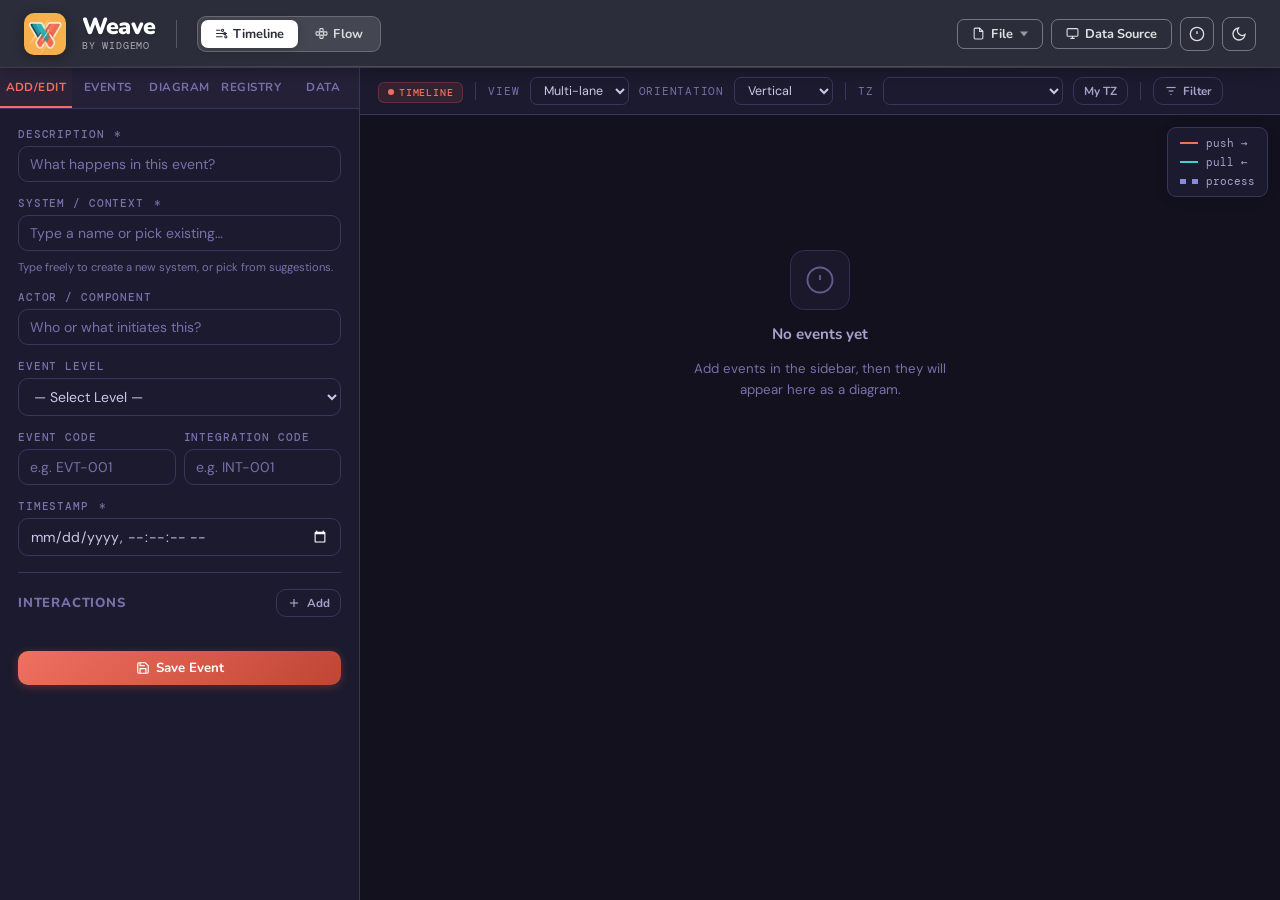
==== commit d5a2db76: "feat: add asterisk to required field labels in Add/Edit panel Agent-Logs-Url: https://github.com/Mar" ====
--- a/index.html
+++ b/index.html
@@ -112,11 +112,11 @@
 
     <div class="sidebar-panel active" id="panel-add">
       <div class="fg">
-        <label class="fl">Description</label>
+        <label class="fl">Description <span class="req">*</span></label>
         <input type="text" id="desc" placeholder="What happens in this event?">
       </div>
       <div class="fg">
-        <label class="fl">System / Context</label>
+        <label class="fl">System / Context <span class="req">*</span></label>
         <input type="text" id="system-input" list="system-dl" placeholder="Type a name or pick existing…" autocomplete="off">
         <datalist id="system-dl"></datalist>
         <span class="hint" style="margin-top:3px">Type freely to create a new system, or pick from suggestions.</span>
@@ -150,7 +150,7 @@
         </div>
       </div>
       <div class="fg ts-field" id="ts-fg">
-        <label class="fl">Timestamp</label>
+        <label class="fl">Timestamp <span class="req">*</span></label>
         <input type="datetime-local" id="ts" step="1">
       </div>
       <div class="sep"></div>
--- a/css/styles.css
+++ b/css/styles.css
@@ -319,6 +319,7 @@
 .drag-handle:active{cursor:grabbing}
 
 .hint{font-size:.7rem;color:var(--text3);line-height:1.5}
+.req{color:var(--accent1);margin-left:2px}
 
 /* ── ABOUT MODAL ─────────────────────────────────────── */
 .modal-overlay{position:fixed;inset:0;background:rgba(0,0,0,.55);z-index:9998;
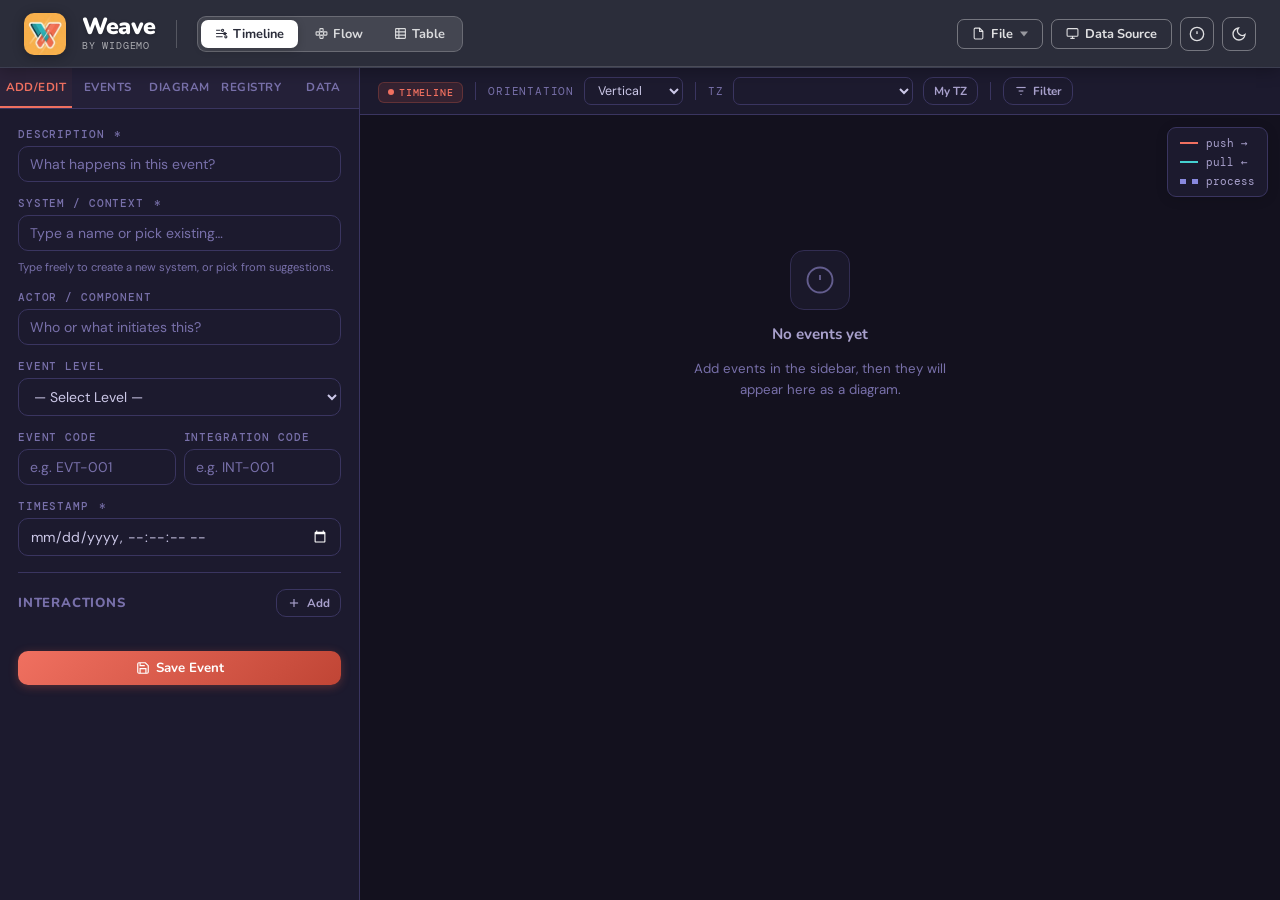
==== commit 6d3d9ee0: "feat: add Table as third main mode tab; remove View dropdown from Timeline Agent-Logs-Url: https://g" ====
--- a/index.html
+++ b/index.html
@@ -31,6 +31,12 @@
         <path d="M8 12h1M15 12h1M12 9V8M12 15v1"/>
       </svg>Flow
     </button>
+    <button class="mode-tab" id="banner-tab-table" onclick="switchAppMode('table')">
+      <svg viewBox="0 0 24 24" fill="none" stroke="currentColor" stroke-width="2">
+        <rect x="3" y="3" width="18" height="18" rx="1"/>
+        <path d="M3 9h18M3 15h18M9 3v18"/>
+      </svg>Table
+    </button>
   </div>
   <div class="banner-actions">
     <!-- File menu: groups Import / Export / Clear All -->
@@ -164,7 +170,7 @@
       </div>
       <div id="ic" style="display:flex;flex-direction:column;gap:10px"></div>
       <div class="btn-row" style="margin-top:4px">
-        <button class="btn btn-p btn-full" onclick="saveEvent()">
+        <button class="btn btn-p btn-full" id="save-event-btn" onclick="saveEvent()">
           <svg viewBox="0 0 24 24" fill="none" stroke="currentColor" stroke-width="2">
             <path d="M19 21H5a2 2 0 01-2-2V5a2 2 0 012-2h11l5 5v11a2 2 0 01-2 2z"/>
             <polyline points="17 21 17 13 7 13 7 21"/><polyline points="7 3 7 8 15 8"/>
@@ -392,12 +398,6 @@
       <div id="mode-badge"></div>
       <div class="tdiv"></div>
       <div id="tl-ctrl" style="display:flex;align-items:center;gap:10px">
-        <span class="tlbl">View</span>
-        <select class="tsel" id="view-mode" onchange="render()">
-          <option value="multi">Multi-lane</option>
-          <option value="single">List</option>
-          <option value="table">Table</option>
-        </select>
         <span class="tlbl">Orientation</span>
         <select class="tsel" id="orientation" onchange="render()">
           <option value="vertical">Vertical</option>
--- a/css/styles.css
+++ b/css/styles.css
@@ -295,6 +295,7 @@
   text-transform:uppercase;letter-spacing:.08em;padding:3px 9px;border-radius:6px;font-weight:500}
 .mind.tl{background:rgba(232,96,74,.12);color:var(--accent);border:1px solid rgba(232,96,74,.25)}
 .mind.fl{background:rgba(60,191,191,.12);color:var(--accent2);border:1px solid rgba(60,191,191,.3)}
+.mind.tb{background:rgba(140,100,220,.12);color:var(--text2);border:1px solid rgba(140,100,220,.25)}
 .mdot{width:6px;height:6px;border-radius:50%;background:currentColor;
   animation:pd 2s ease-in-out infinite}
 @keyframes pd{0%,100%{opacity:1}50%{opacity:.4}}
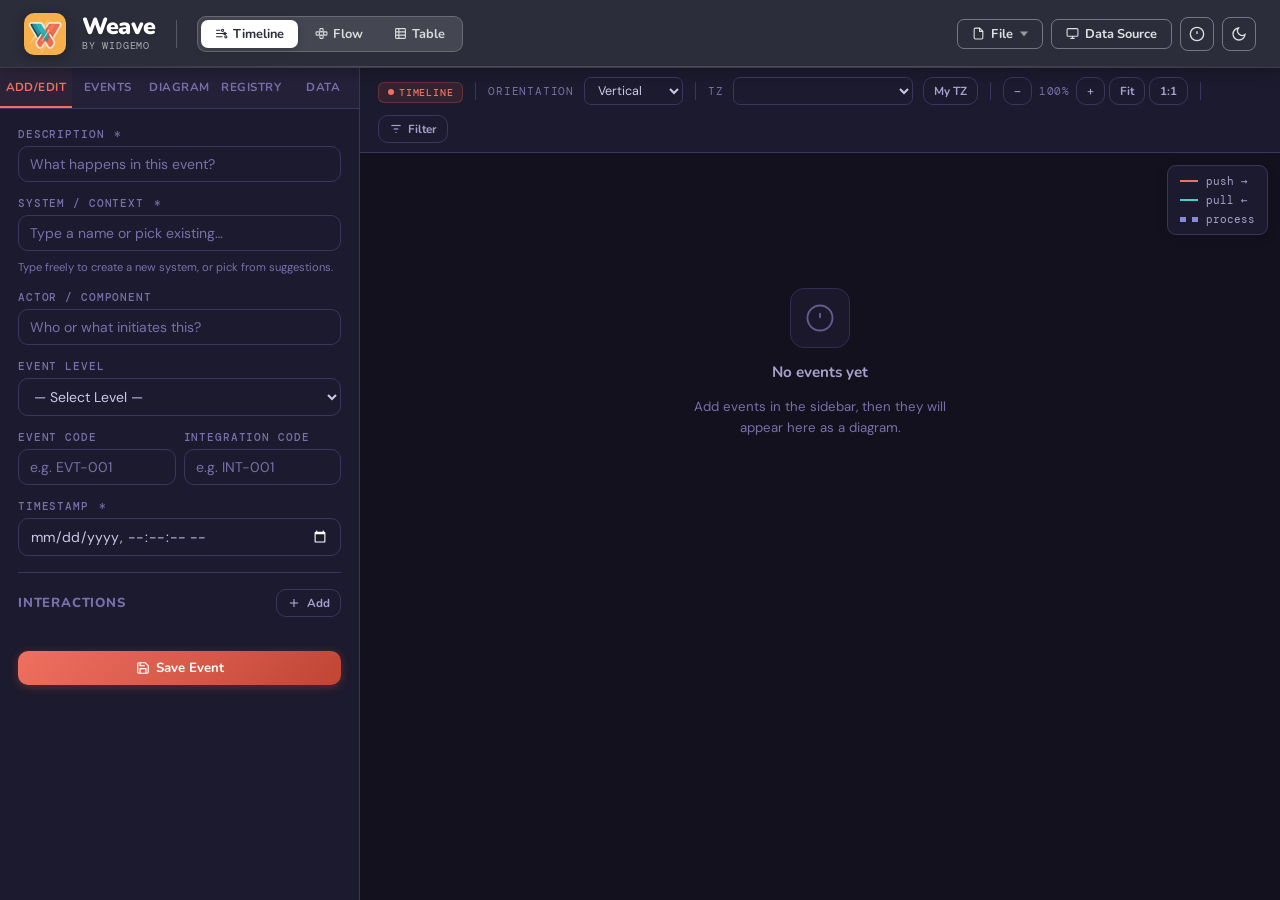
==== commit c4428d7d: "feat: implement diagram zoom controls and fix SVG scaling/whitespace Agent-Logs-Url: https://github." ====
--- a/index.html
+++ b/index.html
@@ -416,6 +416,14 @@
       <select class="tsel tz-select" id="tz-select" onchange="setDisplayTZ(this.value)" title="Display timezone"></select>
       <button class="btn btn-outline btn-sm" onclick="resetToMyTZ()" id="tz-my-btn" title="Reset to my browser timezone">My TZ</button>
       <div class="tdiv"></div>
+      <div id="zoom-ctrl" style="display:flex;align-items:center;gap:4px">
+        <button class="btn btn-outline btn-sm" onclick="zoomOut()" title="Zoom out">&#x2212;</button>
+        <span id="zoom-level" class="tlbl" style="min-width:36px;text-align:center">100%</span>
+        <button class="btn btn-outline btn-sm" onclick="zoomIn()" title="Zoom in">+</button>
+        <button class="btn btn-outline btn-sm" onclick="zoomToFit()" title="Zoom to fit">Fit</button>
+        <button class="btn btn-outline btn-sm" onclick="zoomToNormal()" title="1:1 zoom">1:1</button>
+      </div>
+      <div class="tdiv"></div>
       <button class="btn btn-outline btn-sm filter-toggle-btn" id="filter-toggle-btn"
         onclick="toggleFilterBar()" aria-expanded="false" aria-controls="fbar" title="Toggle filters">
         <svg viewBox="0 0 24 24" fill="none" stroke="currentColor" stroke-width="2" width="13" height="13"><line x1="4" y1="6" x2="20" y2="6"/><line x1="8" y1="12" x2="16" y2="12"/><line x1="11" y1="18" x2="13" y2="18"/></svg>
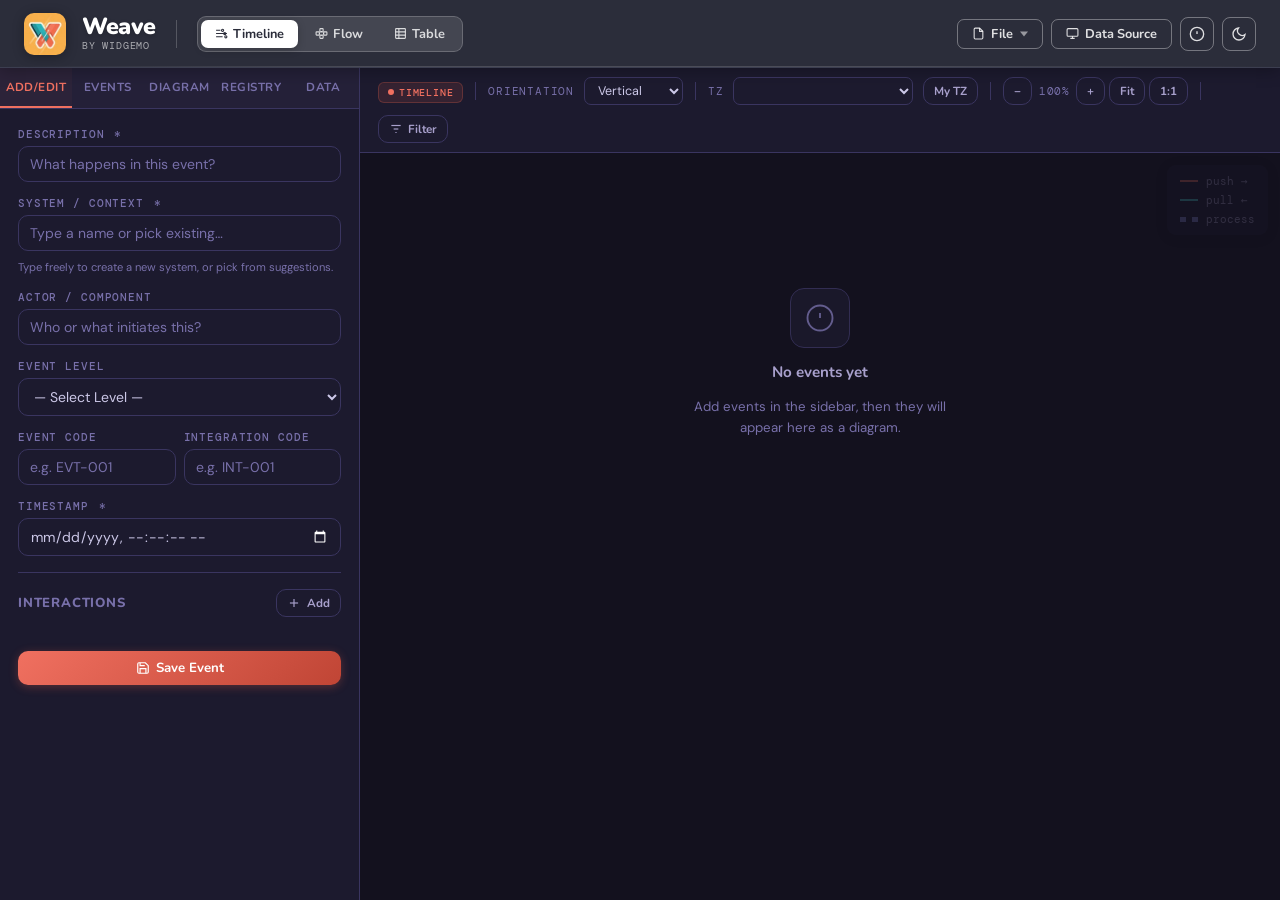
==== commit d4e7fd39: "feat: event selection, multi-delete, modal confirmations Agent-Logs-Url: https://github.com/Mark-Ene" ====
--- a/index.html
+++ b/index.html
@@ -547,6 +547,18 @@
   </div>
 </div>
 
+<!-- Confirm Modal -->
+<div class="modal-overlay" id="confirm-modal">
+  <div class="modal-card confirm-card" role="dialog" aria-modal="true" aria-label="Confirm action">
+    <h3 class="confirm-title" id="confirm-title">Confirm</h3>
+    <p class="confirm-msg" id="confirm-msg"></p>
+    <div class="confirm-btns">
+      <button class="btn btn-s" onclick="closeConfirm()">Cancel</button>
+      <button class="btn btn-d" id="confirm-ok-btn" onclick="acceptConfirm()">Confirm</button>
+    </div>
+  </div>
+</div>
+
 <script src="js/state.js"></script>
 <script src="js/render.js"></script>
 <script src="js/render-timeline.js"></script>
--- a/css/styles.css
+++ b/css/styles.css
@@ -271,8 +271,10 @@
 .cvport{flex:1;overflow:auto;padding:20px;background:var(--chart-bg);transition:background .25s}
 #diagram-legend{position:absolute;top:12px;right:12px;background:var(--surface);border:1px solid var(--border);
   border-radius:9px;padding:8px 12px;z-index:200;display:flex;flex-direction:column;gap:5px;
-  box-shadow:0 2px 12px rgba(0,0,0,.15);transition:background .25s,border-color .25s}
+  box-shadow:0 2px 12px rgba(0,0,0,.15);transition:background .25s,border-color .25s,opacity .25s}
 #diagram-legend.legend-hidden{display:none}
+#diagram-legend.legend-table-hidden{display:none}
+#diagram-legend.legend-dim{opacity:.2;border-color:transparent}
 .leg-item{display:flex;align-items:center;gap:8px}
 .leg-line{display:inline-block;width:18px;border-bottom:2px solid currentColor;flex-shrink:0}
 .leg-line-proc{border-style:dashed}
@@ -443,3 +445,17 @@
 .ds-result-actor{font-size:.67rem;color:var(--text3);font-family:'DM Mono',monospace}
 .ds-result-ts{font-size:.66rem;color:var(--text3);margin-left:auto}
 .ds-add-btn{align-self:flex-start;margin-top:2px}
+
+/* ── CONFIRM MODAL ───────────────────────────────────── */
+.confirm-card{max-width:360px;text-align:center}
+.confirm-title{font-family:'Nunito',sans-serif;font-size:1.05rem;font-weight:800;color:var(--text);margin:0 0 10px}
+.confirm-msg{font-size:.88rem;color:var(--text2);margin:0 0 22px;line-height:1.55}
+.confirm-btns{display:flex;gap:10px;justify-content:center}
+
+/* ── TABLE SELECTION ─────────────────────────────────── */
+.tbl-sel-bar{display:flex;align-items:center;gap:10px;padding:7px 12px;
+  background:var(--surface2);border-bottom:1px solid var(--border);
+  font-size:.8rem;color:var(--text2);flex-shrink:0}
+.tbl-sel-count{font-family:'DM Mono',monospace;font-weight:700;color:var(--accent)}
+.tbl-row-sel{background:rgba(232,96,74,.07)!important}
+html.dark .tbl-row-sel{background:rgba(240,112,96,.07)!important}
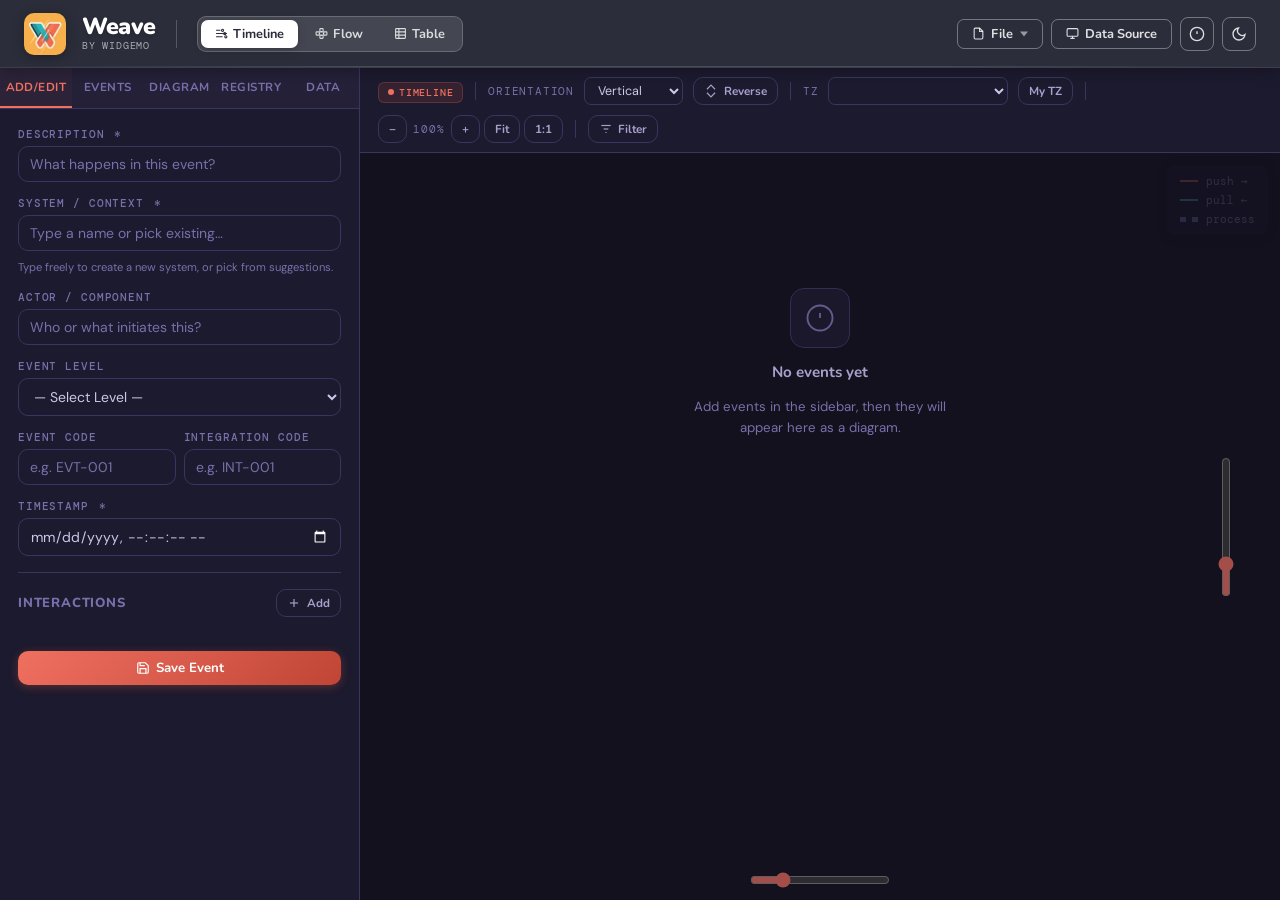
==== commit 32ce368d: "feat: Task 1 timeline reverse toggle + Task 2 floating spacing sliders Agent-Logs-Url: https://githu" ====
--- a/index.html
+++ b/index.html
@@ -403,6 +403,10 @@
           <option value="vertical">Vertical</option>
           <option value="horizontal">Horizontal</option>
         </select>
+        <button class="btn btn-outline btn-sm" id="tl-reverse-btn" onclick="toggleTimelineReverse()" title="Toggle timeline direction">
+          <svg id="tl-reverse-icon" viewBox="0 0 24 24" fill="none" stroke="currentColor" stroke-width="2" width="13" height="13"><path d="M5 15l7 7 7-7M5 9l7-7 7 7"/></svg>
+          Reverse
+        </button>
       </div>
       <div id="fl-ctrl" style="display:none;align-items:center;gap:10px">
         <span class="tlbl">Direction</span>
@@ -461,6 +465,14 @@
       <div class="cvport">
         <div id="stitle"></div>
         <div id="chart"></div>
+      </div>
+      <!-- Floating vertical slider: controls vertical dimension spacing -->
+      <div id="diag-vslider-wrap" class="diag-vslider-wrap" title="Vertical spacing">
+        <input type="range" id="diag-vslider" class="diag-vslider" min="50" max="300" value="100" step="5" oninput="onDiagSlider()">
+      </div>
+      <!-- Floating horizontal slider: controls horizontal dimension spacing -->
+      <div id="diag-hslider-wrap" class="diag-hslider-wrap" title="Horizontal spacing">
+        <input type="range" id="diag-hslider" class="diag-hslider" min="50" max="300" value="100" step="5" oninput="onDiagSlider()">
       </div>
       <div id="diagram-legend">
         <div class="leg-item"><span class="leg-line" id="leg-push"></span><span class="leg-label">push &#x2192;</span></div>
--- a/css/styles.css
+++ b/css/styles.css
@@ -269,6 +269,16 @@
 .tdiv{width:1px;height:18px;background:var(--border);margin:0 2px}
 .cvport-wrap{position:relative;flex:1;overflow:hidden;display:flex;flex-direction:column}
 .cvport{flex:1;overflow:auto;padding:20px;background:var(--chart-bg);transition:background .25s}
+/* Floating diagram sliders */
+.diag-vslider-wrap{position:absolute;right:44px;top:50%;transform:translateY(-50%);
+  z-index:150;display:flex;flex-direction:column;align-items:center;gap:3px;pointer-events:auto}
+.diag-hslider-wrap{position:absolute;bottom:10px;left:50%;transform:translateX(-50%);
+  z-index:150;display:flex;flex-direction:row;align-items:center;gap:3px;pointer-events:auto}
+.diag-vslider-wrap.diag-slider-hidden,.diag-hslider-wrap.diag-slider-hidden{display:none}
+.diag-vslider{writing-mode:vertical-lr;direction:rtl;height:140px;width:20px;
+  cursor:pointer;accent-color:var(--accent);opacity:.65;transition:opacity .15s}
+.diag-hslider{width:140px;height:20px;cursor:pointer;accent-color:var(--accent);opacity:.65;transition:opacity .15s}
+.diag-vslider:hover,.diag-hslider:hover{opacity:1}
 #diagram-legend{position:absolute;top:12px;right:12px;background:var(--surface);border:1px solid var(--border);
   border-radius:9px;padding:8px 12px;z-index:200;display:flex;flex-direction:column;gap:5px;
   box-shadow:0 2px 12px rgba(0,0,0,.15);transition:background .25s,border-color .25s,opacity .25s}
@@ -280,6 +290,7 @@
 .leg-line-proc{border-style:dashed}
 .leg-label{font-family:'DM Mono',monospace;font-size:.7rem;color:var(--text2);white-space:nowrap}
 #legend-toggle-btn.active{background:var(--surface3);border-color:var(--accent);color:var(--accent)}
+#tl-reverse-btn.active{background:var(--surface3);border-color:var(--accent);color:var(--accent)}
 .sbanner{font-family:'Nunito',sans-serif;font-size:1.1rem;font-weight:800;color:var(--text2);
   text-align:center;padding:0 0 10px;letter-spacing:-.01em}
 .sbanner .ssub{font-family:'DM Mono',monospace;font-size:.62rem;color:var(--text3);
